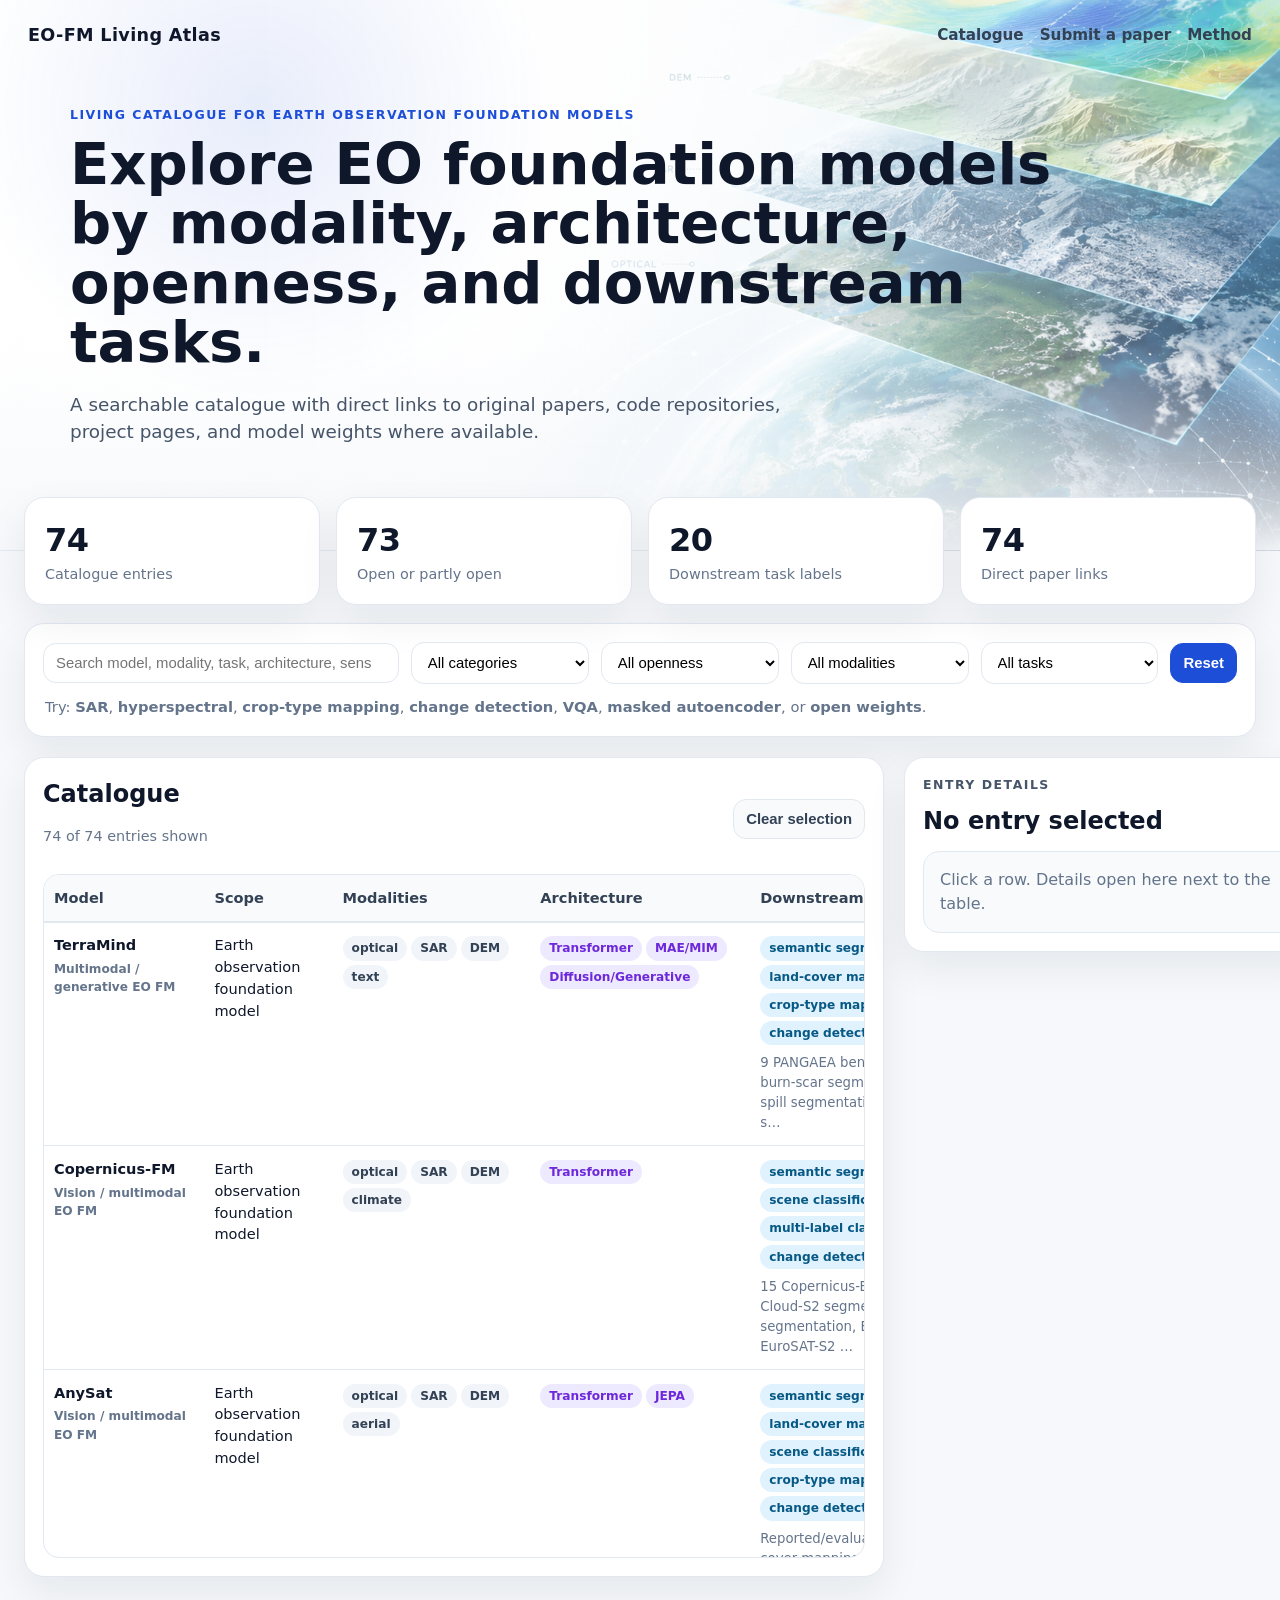
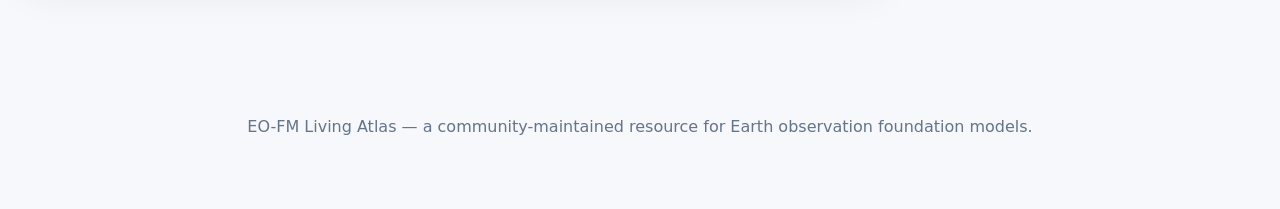
==== index.html @ 61edd780 "Add files via upload" ====
<!doctype html>
<html lang="en">
<head>
  <meta charset="utf-8">
  <meta name="viewport" content="width=device-width, initial-scale=1">
  <title>EO-FM Living Atlas</title>
  <link rel="stylesheet" href="style.css">
</head>
<body>
  <header class="hero">
    <nav class="nav">
      <div class="brand">EO-FM Living Atlas</div>
      <div class="links">
        <a href="index.html">Catalogue</a>
        <a href="submit.html">Submit a paper</a>
        <a href="method.html">Method</a>
      </div>
    </nav>
    <div class="hero-content">
      <p class="eyebrow">Living catalogue for Earth observation foundation models</p>
      <h1>Explore EO foundation models by modality, architecture, openness, and downstream tasks.</h1>
      <p class="subtitle">A searchable catalogue with direct links to original papers, code repositories, project pages, and model weights where available.</p>
    </div>
  </header>

  <main class="container">
    <section class="stats" id="stats"></section>

    <section class="panel controls-panel">
      <div class="toolbar">
        <input id="search" type="search" placeholder="Search model, modality, task, architecture, sensor, dataset, paper...">
        <select id="categoryFilter"><option value="">All categories</option></select>
        <select id="opennessFilter"><option value="">All openness</option></select>
        <select id="modalityFilter"><option value="">All modalities</option></select>
        <select id="taskFilter"><option value="">All tasks</option></select>
        <button id="resetBtn">Reset</button>
      </div>
      <div class="hint">
        Try: <b>SAR</b>, <b>hyperspectral</b>, <b>crop-type mapping</b>, <b>change detection</b>, <b>VQA</b>, <b>masked autoencoder</b>, or <b>open weights</b>.
      </div>
    </section>

    <section class="catalogue-layout">
      <div class="panel table-panel">
        <div class="table-headline">
          <div>
            <h2>Catalogue</h2>
            <p id="resultCount" class="muted"></p>
          </div>
          <button id="clearSelection" class="ghost">Clear selection</button>
        </div>
        <div class="table-wrap">
          <table id="catalogueTable">
            <thead>
              <tr>
                <th>Model</th>
                <th>Scope</th>
                <th>Modalities</th>
                <th>Architecture</th>
                <th>Downstream tasks</th>
                <th>Open</th>
                <th>Paper</th>
                <th>Code</th>
                <th>Weights</th>
                <th>Project</th>
              </tr>
            </thead>
            <tbody></tbody>
          </table>
        </div>
      </div>

      <aside class="panel detail-panel">
        <div class="detail-title-row">
          <div>
            <p class="eyebrow dark">Entry details</p>
            <h2 id="detailTitle">No entry selected</h2>
          </div>
        </div>
        <div id="details" class="details empty">Click a row. Details open here next to the table.</div>
      </aside>
    </section>
  </main>

  <footer>
    <p>EO-FM Living Atlas — a community-maintained resource for Earth observation foundation models.</p>
  </footer>

  <script src="app.js"></script>
</body>
</html>
---- style.css ----
:root {
  --bg: #f6f8fb;
  --card: #ffffff;
  --ink: #0f172a;
  --muted: #64748b;
  --line: #e2e8f0;
  --soft: #eef2ff;
  --accent: #1d4ed8;
  --accent-dark: #1e40af;
  --tag: #f1f5f9;
  --green: #15803d;
  --amber: #b45309;
  --red: #b91c1c;
  --violet: #6d28d9;
}

* { box-sizing: border-box; }

body {
  margin: 0;
  font-family: Inter, ui-sans-serif, system-ui, -apple-system, BlinkMacSystemFont, "Segoe UI", sans-serif;
  color: var(--ink);
  background:
    linear-gradient(180deg, rgba(246,248,251,0.94), rgba(246,248,251,1) 520px),
    url("assets/hero-eo-layers.png") top center / 100% auto no-repeat,
    var(--bg);
  line-height: 1.5;
}

a { color: var(--accent); text-decoration: none; }
a:hover { text-decoration: underline; }

.hero {
  position: relative;
  overflow: hidden;
  isolation: isolate;
  color: var(--ink);
  padding: 22px 28px 86px;
  min-height: 430px;
  background:
    linear-gradient(90deg, rgba(255,255,255,0.98) 0%, rgba(255,255,255,0.94) 38%, rgba(255,255,255,0.58) 62%, rgba(255,255,255,0.12) 100%),
    url("assets/hero-eo-layers.png") right center / cover no-repeat;
  border-bottom: 1px solid rgba(226,232,240,0.9);
}

.hero::after {
  content: "";
  position: absolute;
  inset: 0;
  z-index: -1;
  background:
    radial-gradient(circle at 20% 20%, rgba(29,78,216,0.10), transparent 26%),
    linear-gradient(180deg, rgba(255,255,255,0) 62%, rgba(246,248,251,0.98) 100%);
  pointer-events: none;
}

.nav {
  display: flex;
  align-items: center;
  justify-content: space-between;
  gap: 24px;
  max-width: 1480px;
  margin: 0 auto;
}

.brand { font-weight: 850; letter-spacing: 0.02em; font-size: 1.1rem; }
.links { display: flex; flex-wrap: wrap; gap: 16px; font-size: 0.95rem; }
.links a { color: #334155; font-weight: 750; }
.links a:hover { color: var(--accent); }

.hero-content { max-width: 1140px; margin: 58px auto 0; }
.eyebrow { text-transform: uppercase; letter-spacing: 0.12em; font-weight: 800; color: #1d4ed8; font-size: 0.78rem; margin: 0 0 8px; }
.eyebrow.dark { color: #475569; }

h1 { max-width: 1040px; font-size: clamp(2.1rem, 4.5vw, 4.6rem); line-height: 1.03; margin: 10px 0 18px; }
h2 { margin: 0 0 4px; }
.subtitle { max-width: 780px; font-size: 1.15rem; color: #475569; }

.container { max-width: 1480px; margin: -54px auto 70px; padding: 0 24px; position: relative; z-index: 3; }
.stats { display: grid; grid-template-columns: repeat(4, minmax(0, 1fr)); gap: 16px; margin-bottom: 18px; }
.stat-card, .panel { background: var(--card); border: 1px solid var(--line); border-radius: 20px; box-shadow: 0 16px 40px rgba(15,23,42,0.07); }
.stat-card { padding: 18px 20px; }
.stat-card .num { font-size: 2rem; font-weight: 850; letter-spacing: -0.02em; }
.stat-card .label, .muted { color: var(--muted); font-size: 0.9rem; }
.panel { padding: 18px; margin-bottom: 20px; }

.toolbar { display: grid; grid-template-columns: minmax(260px, 2fr) repeat(4, minmax(130px, 1fr)) auto; gap: 12px; align-items: center; }
input, select, button { border: 1px solid var(--line); border-radius: 13px; padding: 11px 12px; font-size: 0.93rem; background: white; }
button { background: var(--accent); color: white; border-color: var(--accent); font-weight: 800; cursor: pointer; }
button:hover { background: var(--accent-dark); }
button.ghost { background: #f8fafc; color: #334155; border-color: var(--line); }
button.ghost:hover { background: #eef2ff; }
.hint { color: var(--muted); margin: 12px 2px 0; font-size: 0.92rem; }

.catalogue-layout { display: grid; grid-template-columns: minmax(860px, 1fr) 420px; gap: 20px; align-items: start; }
.table-panel { min-width: 0; }
.detail-panel { position: sticky; top: 16px; max-height: calc(100vh - 32px); overflow: auto; }
.table-headline { display: flex; align-items: center; justify-content: space-between; gap: 16px; margin-bottom: 12px; }
.table-wrap { width: 100%; overflow: auto; border: 1px solid var(--line); border-radius: 16px; max-height: 76vh; }

table { border-collapse: separate; border-spacing: 0; width: 100%; min-width: 1500px; font-size: 0.91rem; }
th, td { border-bottom: 1px solid var(--line); padding: 12px 10px; vertical-align: top; text-align: left; }
th { color: #334155; background: #f8fafc; position: sticky; top: 0; z-index: 2; box-shadow: 0 1px 0 var(--line); }
tbody tr { cursor: pointer; }
tbody tr:hover { background: #f8fafc; }
tbody tr.selected { background: #eff6ff; outline: 2px solid #bfdbfe; outline-offset: -2px; }
.name { font-weight: 850; min-width: 155px; }
.name small { display: block; color: var(--muted); font-weight: 600; margin-top: 4px; }
.tasks-cell { min-width: 255px; }
.task-preview { color: var(--muted); font-size: 0.83rem; margin-top: 6px; }
.more { color: var(--muted); font-size: .78rem; }

.badge { display: inline-block; border-radius: 999px; padding: 3px 9px; margin: 2px 4px 2px 0; background: var(--tag); color: #334155; font-size: 0.76rem; white-space: nowrap; font-weight: 650; }
.badge.arch { background: #ede9fe; color: var(--violet); }
.badge.task { background: #e0f2fe; color: #075985; }
.badge.open, .badge.Open { background: #dcfce7; color: var(--green); }
.badge.partial, .badge.Partial { background: #fef3c7; color: var(--amber); }
.badge.closed, .badge.Closed { background: #fee2e2; color: var(--red); }
.badge.unknown, .badge.Unknown { background: #f1f5f9; color: #475569; }

.links-cell { min-width: 130px; }
.single-link { min-width: 82px; text-align: center; }
.empty-link { color: var(--muted); font-weight: 700; }
.link-pill { display: inline-flex; align-items: center; border: 1px solid #bfdbfe; color: #1d4ed8; background: #eff6ff; border-radius: 999px; padding: 3px 9px; margin: 2px 4px 2px 0; font-size: 0.76rem; font-weight: 800; }
.link-pill:hover { background: #dbeafe; text-decoration: none; }

.details { color: var(--ink); background: #f8fafc; border: 1px solid var(--line); border-radius: 16px; padding: 16px; }
.details.empty { color: var(--muted); }
.detail-title-row { margin-bottom: 12px; }
.detail-actions { display: flex; flex-wrap: wrap; gap: 6px; margin-bottom: 16px; }
.detail-section { border-top: 1px solid var(--line); padding-top: 12px; margin-top: 12px; }
.detail-section h3 { margin: 0 0 6px; font-size: .95rem; color: #334155; }
.detail-section p { margin: 0; }
.task-strip { margin: 4px 0 8px; }
.detail-grid { display: grid; grid-template-columns: 135px 1fr; gap: 8px 14px; margin-top: 14px; border-top: 1px solid var(--line); padding-top: 14px; }
.detail-key { font-weight: 850; color: #334155; }

footer { text-align: center; color: var(--muted); padding: 32px 20px 54px; }
.hero.small { padding-bottom: 64px; min-height: 310px; background-position: right center; }
.hero.small .hero-content { margin-top: 44px; }
.hero.small h1 { font-size: clamp(1.8rem, 3vw, 3rem); }

@media (max-width: 1180px) {
  .catalogue-layout { grid-template-columns: 1fr; }
  .detail-panel { position: relative; top: auto; max-height: none; }
  .toolbar { grid-template-columns: 1fr 1fr; }
  .toolbar input { grid-column: 1 / -1; }
}

@media (max-width: 900px) {
  .stats { grid-template-columns: repeat(2, minmax(0, 1fr)); }
  .nav { align-items: flex-start; flex-direction: column; }
}

@media (max-width: 560px) {
  .stats { grid-template-columns: 1fr; }
  .toolbar { grid-template-columns: 1fr; }
  .hero { padding-left: 18px; padding-right: 18px; }
  .container { padding: 0 14px; }
}
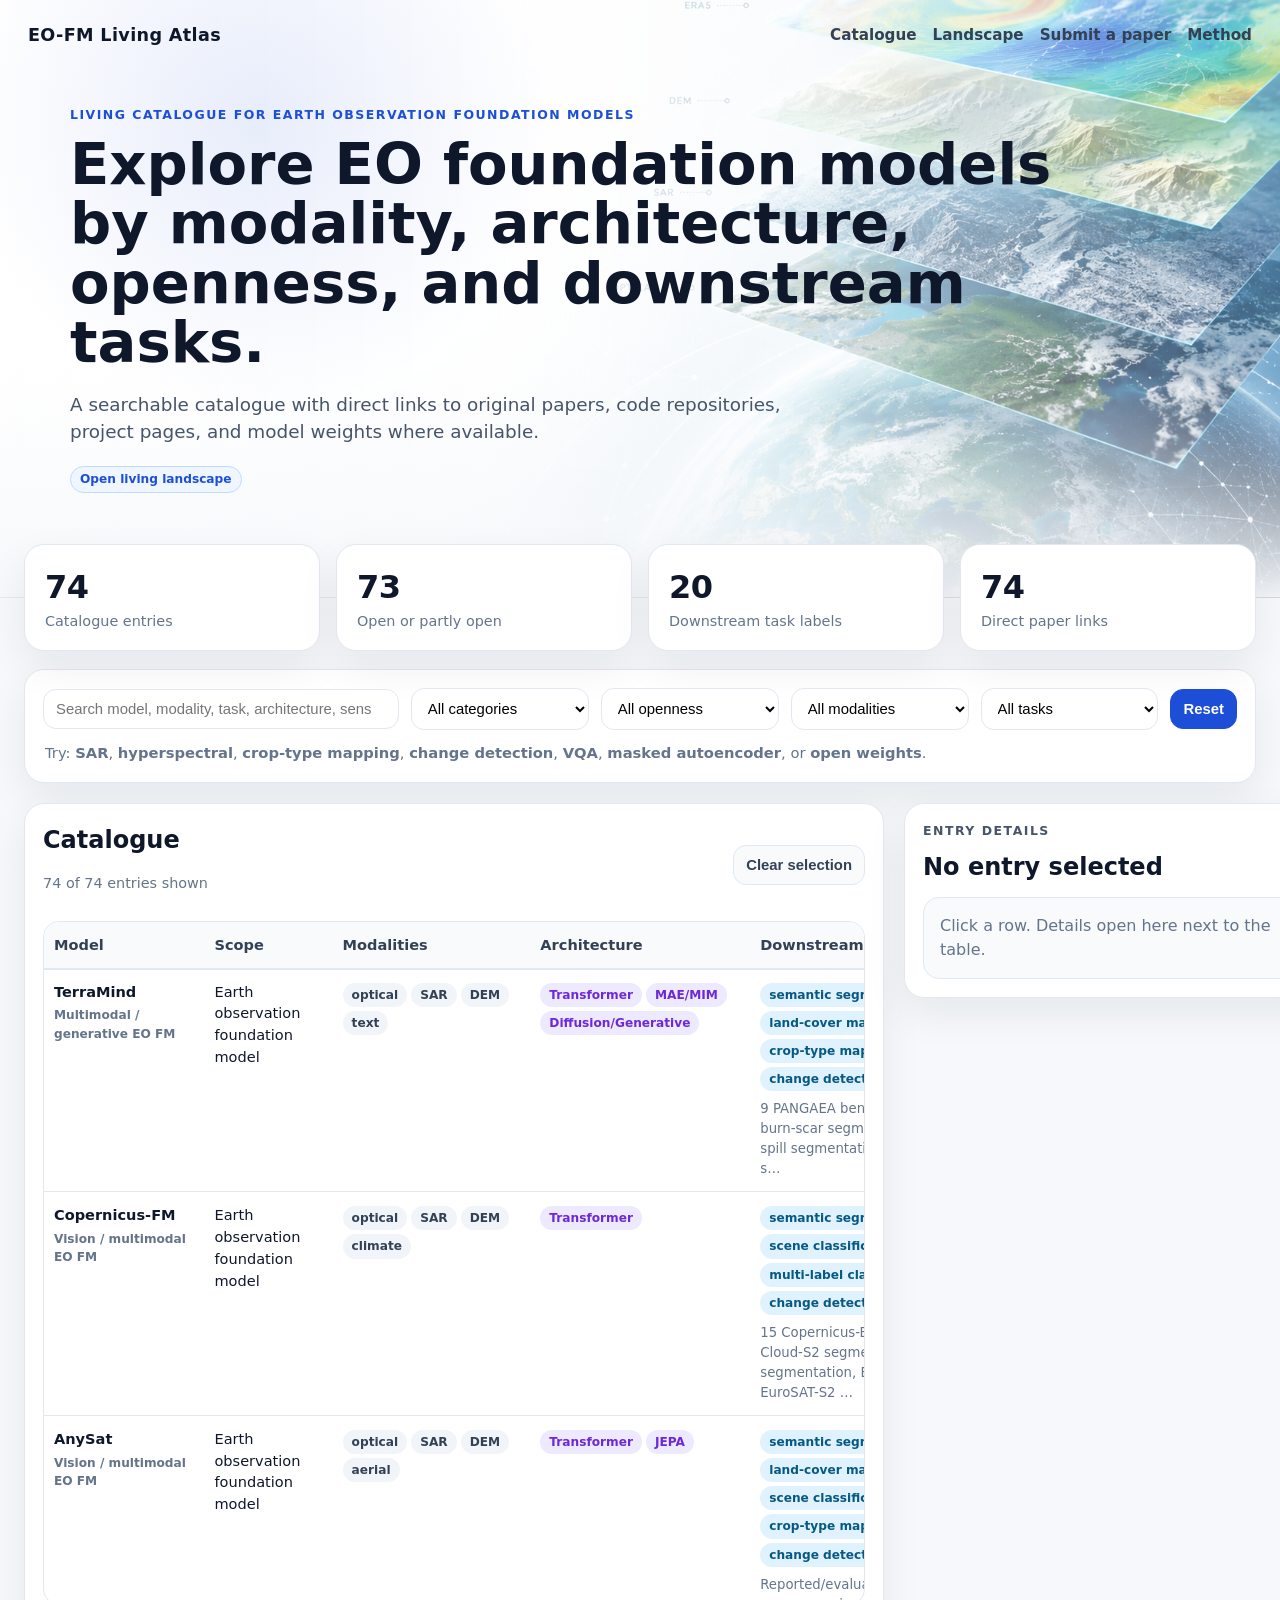
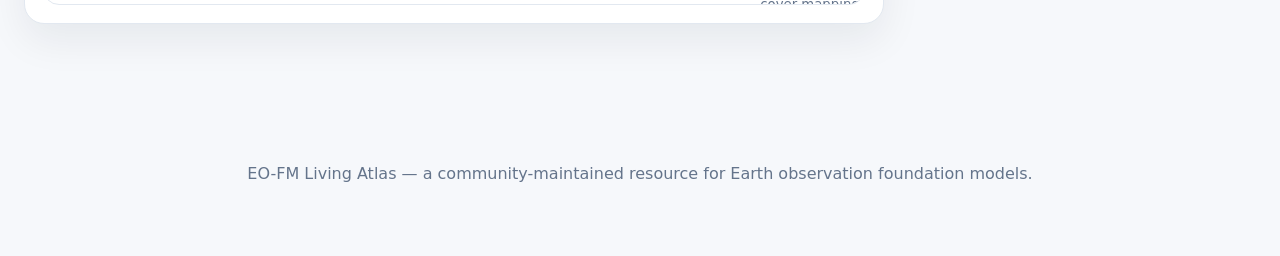
==== commit ada6d9e4: "Add files via upload" ====
--- a/index.html
+++ b/index.html
@@ -12,6 +12,7 @@
       <div class="brand">EO-FM Living Atlas</div>
       <div class="links">
         <a href="index.html">Catalogue</a>
+        <a href="landscape.html">Landscape</a>
         <a href="submit.html">Submit a paper</a>
         <a href="method.html">Method</a>
       </div>
@@ -20,6 +21,7 @@
       <p class="eyebrow">Living catalogue for Earth observation foundation models</p>
       <h1>Explore EO foundation models by modality, architecture, openness, and downstream tasks.</h1>
       <p class="subtitle">A searchable catalogue with direct links to original papers, code repositories, project pages, and model weights where available.</p>
+      <p class="hero-actions"><a class="link-pill" href="landscape.html">Open living landscape</a></p>
     </div>
   </header>
 
--- a/style.css
+++ b/style.css
@@ -158,3 +158,35 @@
   .hero { padding-left: 18px; padding-right: 18px; }
   .container { padding: 0 14px; }
 }
+
+.hero-actions { margin-top: 18px; }
+.landscape-layout { display: grid; grid-template-columns: minmax(760px, 1fr) 390px; gap: 20px; align-items: start; }
+.landscape-panel { min-width: 0; }
+.landscape-toolbar { grid-template-columns: minmax(260px, 2fr) repeat(3, minmax(130px, 1fr)) auto auto; }
+.check { display: flex; align-items: center; gap: 8px; color: #334155; font-weight: 750; font-size: 0.9rem; white-space: nowrap; }
+.check input { width: auto; padding: 0; }
+.plot-wrap { width: 100%; overflow: auto; border: 1px solid var(--line); border-radius: 18px; background: #fff; }
+#landscapePlot { display: block; width: 100%; min-width: 860px; min-height: 560px; }
+.axis-label { fill: #64748b; font-size: 13px; font-weight: 700; }
+.axis-title { fill: #334155; font-size: 14px; font-weight: 850; letter-spacing: .01em; }
+.landscape-point { stroke: #fff; stroke-width: 2.5px; cursor: pointer; opacity: .9; transition: opacity .15s ease, transform .15s ease; }
+.model-node:hover .landscape-point { opacity: 1; stroke-width: 3.5px; }
+.selected-point .landscape-point { stroke: #0f172a; stroke-width: 4px; }
+.point-open { fill: #22c55e; }
+.point-partial { fill: #f59e0b; }
+.point-closed { fill: #ef4444; }
+.point-unknown { fill: #64748b; }
+.point-label { fill: #0f172a; font-size: 12px; font-weight: 850; paint-order: stroke; stroke: rgba(255,255,255,.96); stroke-width: 4px; stroke-linejoin: round; pointer-events: none; }
+.legend { display: flex; flex-wrap: wrap; gap: 10px; align-items: center; justify-content: flex-end; }
+.legend-item { display: inline-flex; align-items: center; gap: 6px; color: #475569; font-size: .84rem; font-weight: 750; }
+.legend-dot { width: 11px; height: 11px; display: inline-block; border-radius: 999px; border: 2px solid white; box-shadow: 0 0 0 1px #cbd5e1; }
+.landscape-detail-panel { position: sticky; top: 16px; }
+@media (max-width: 1180px) {
+  .landscape-layout { grid-template-columns: 1fr; }
+  .landscape-toolbar { grid-template-columns: 1fr 1fr; }
+  .landscape-toolbar input { grid-column: 1 / -1; }
+}
+@media (max-width: 680px) {
+  .landscape-toolbar { grid-template-columns: 1fr; }
+  .legend { justify-content: flex-start; }
+}
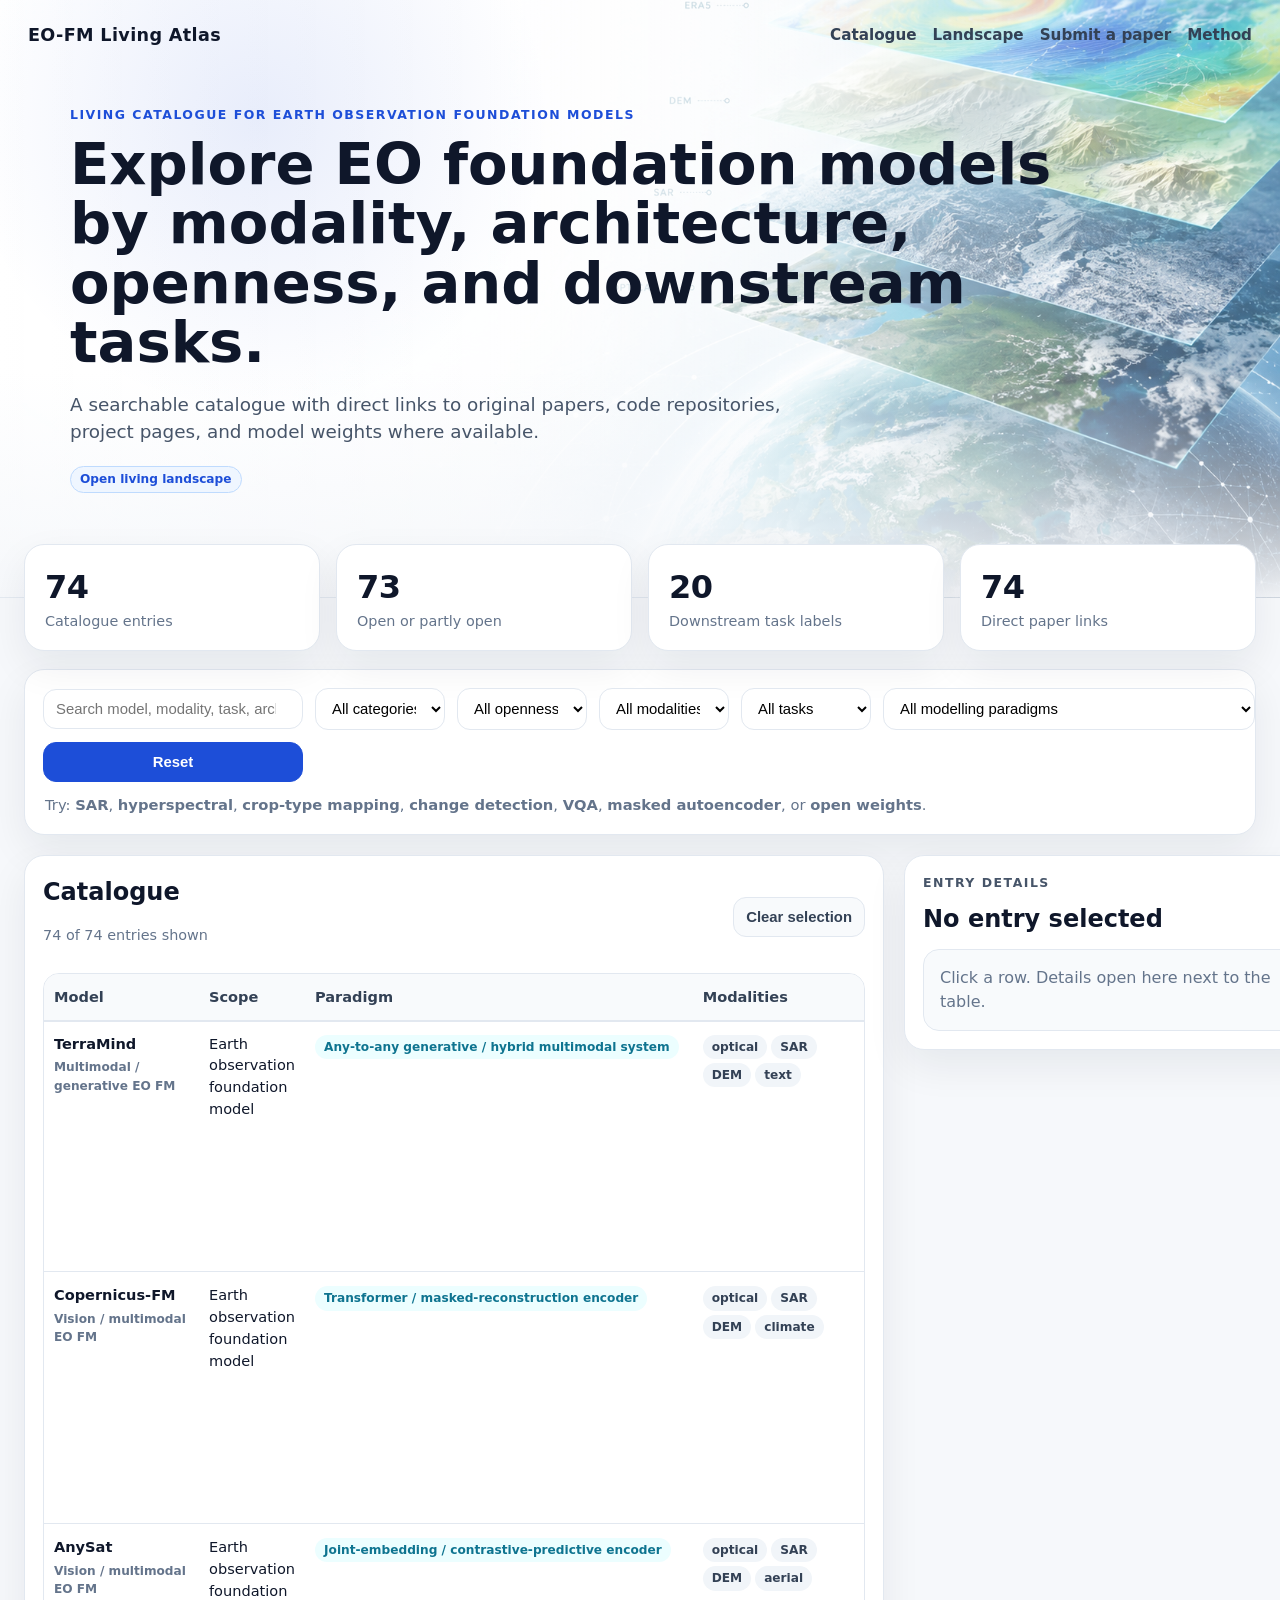
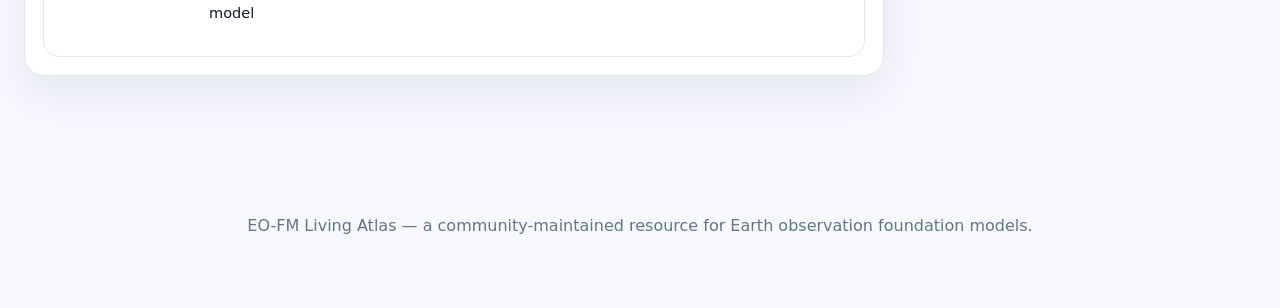
==== commit 69855ea2: "Add files via upload" ====
--- a/index.html
+++ b/index.html
@@ -35,6 +35,7 @@
         <select id="opennessFilter"><option value="">All openness</option></select>
         <select id="modalityFilter"><option value="">All modalities</option></select>
         <select id="taskFilter"><option value="">All tasks</option></select>
+        <select id="paradigmFilter"><option value="">All modelling paradigms</option></select>
         <button id="resetBtn">Reset</button>
       </div>
       <div class="hint">
@@ -57,6 +58,7 @@
               <tr>
                 <th>Model</th>
                 <th>Scope</th>
+                <th>Paradigm</th>
                 <th>Modalities</th>
                 <th>Architecture</th>
                 <th>Downstream tasks</th>
--- a/style.css
+++ b/style.css
@@ -98,7 +98,7 @@
 .table-headline { display: flex; align-items: center; justify-content: space-between; gap: 16px; margin-bottom: 12px; }
 .table-wrap { width: 100%; overflow: auto; border: 1px solid var(--line); border-radius: 16px; max-height: 76vh; }
 
-table { border-collapse: separate; border-spacing: 0; width: 100%; min-width: 1500px; font-size: 0.91rem; }
+table { border-collapse: separate; border-spacing: 0; width: 100%; min-width: 1660px; font-size: 0.91rem; }
 th, td { border-bottom: 1px solid var(--line); padding: 12px 10px; vertical-align: top; text-align: left; }
 th { color: #334155; background: #f8fafc; position: sticky; top: 0; z-index: 2; box-shadow: 0 1px 0 var(--line); }
 tbody tr { cursor: pointer; }
@@ -113,6 +113,7 @@
 .badge { display: inline-block; border-radius: 999px; padding: 3px 9px; margin: 2px 4px 2px 0; background: var(--tag); color: #334155; font-size: 0.76rem; white-space: nowrap; font-weight: 650; }
 .badge.arch { background: #ede9fe; color: var(--violet); }
 .badge.task { background: #e0f2fe; color: #075985; }
+.badge.paradigm { background: #ecfeff; color: #0e7490; }
 .badge.open, .badge.Open { background: #dcfce7; color: var(--green); }
 .badge.partial, .badge.Partial { background: #fef3c7; color: var(--amber); }
 .badge.closed, .badge.Closed { background: #fee2e2; color: var(--red); }
@@ -190,3 +191,153 @@
   .landscape-toolbar { grid-template-columns: 1fr; }
   .legend { justify-content: flex-start; }
 }
+
+
+/* Dynamic landscape view */
+.axis-control-grid {
+  display: grid;
+  grid-template-columns: minmax(220px, 1fr) minmax(220px, 1fr) minmax(320px, 2fr);
+  gap: 12px;
+  align-items: end;
+  margin-bottom: 12px;
+}
+.control-label {
+  display: grid;
+  gap: 6px;
+  color: #475569;
+  font-size: 0.78rem;
+  font-weight: 850;
+  text-transform: uppercase;
+  letter-spacing: .08em;
+}
+.control-label input,
+.control-label select { width: 100%; }
+.dynamic-toolbar {
+  grid-template-columns: repeat(5, minmax(135px, 1fr)) auto auto;
+}
+.improved-landscape-layout {
+  grid-template-columns: minmax(820px, 1fr) 410px;
+}
+.improved-landscape-panel { padding: 20px; }
+.landscape-headline { align-items: flex-start; }
+.improved-plot-wrap {
+  height: min(72vh, 760px);
+  min-height: 640px;
+  overflow: hidden;
+  background: linear-gradient(180deg, #ffffff, #f8fbff);
+}
+#landscapePlot {
+  display: block;
+  width: 100%;
+  height: 100%;
+  min-width: 0;
+  min-height: 0;
+}
+.grid-line { stroke: #e5edf7; stroke-width: 1; }
+.axis-line { stroke: #94a3b8; stroke-width: 1.2; }
+.empty-plot-text { fill: #64748b; font-size: 18px; font-weight: 800; }
+.hit-ring { fill: transparent; stroke: transparent; cursor: pointer; }
+.landscape-point {
+  stroke: #ffffff;
+  stroke-width: 2.8px;
+  cursor: pointer;
+  opacity: .88;
+  transition: opacity .15s ease, transform .15s ease;
+}
+.model-node:hover .landscape-point { opacity: 1; stroke-width: 4px; }
+.selected-point .landscape-point { stroke: #0f172a; stroke-width: 4.4px; }
+.point-open { fill: #16a34a; }
+.point-partial { fill: #f59e0b; }
+.point-closed { fill: #ef4444; }
+.point-unknown { fill: #64748b; }
+.legend-dot.point-open { background: #16a34a; }
+.legend-dot.point-partial { background: #f59e0b; }
+.legend-dot.point-closed { background: #ef4444; }
+.legend-dot.point-unknown { background: #64748b; }
+.legend {
+  gap: 12px 14px;
+  justify-content: flex-end;
+  line-height: 1.2;
+}
+.legend-item {
+  background: #f8fafc;
+  border: 1px solid #e2e8f0;
+  border-radius: 999px;
+  padding: 5px 9px;
+}
+.point-label {
+  fill: #0f172a;
+  font-size: 12px;
+  font-weight: 850;
+  paint-order: stroke;
+  stroke: rgba(255,255,255,.98);
+  stroke-width: 4px;
+  stroke-linejoin: round;
+  pointer-events: none;
+}
+.axis-label { fill: #64748b; font-size: 13px; font-weight: 750; }
+.axis-title { fill: #334155; font-size: 14px; font-weight: 900; letter-spacing: .01em; }
+@media (max-width: 1180px) {
+  .axis-control-grid { grid-template-columns: 1fr 1fr; }
+  .axis-control-grid .wide { grid-column: 1 / -1; }
+  .improved-landscape-layout { grid-template-columns: 1fr; }
+  .dynamic-toolbar { grid-template-columns: 1fr 1fr; }
+}
+@media (max-width: 680px) {
+  .axis-control-grid, .dynamic-toolbar { grid-template-columns: 1fr; }
+  .axis-control-grid .wide { grid-column: auto; }
+  .improved-plot-wrap { min-height: 520px; overflow-x: auto; }
+  #landscapePlot { min-width: 780px; }
+}
+
+
+/* Symbol-coded landscape markers */
+.legend-stack {
+  display: grid;
+  gap: 8px;
+  justify-items: end;
+  max-width: 680px;
+}
+.legend-title {
+  color: #64748b;
+  font-size: 0.72rem;
+  font-weight: 900;
+  letter-spacing: .08em;
+  text-transform: uppercase;
+}
+.shape-legend {
+  display: flex;
+  flex-wrap: wrap;
+  gap: 8px;
+  justify-content: flex-end;
+}
+.family-legend-item { padding-left: 7px; }
+.legend-shape { width: 18px; height: 18px; display: inline-block; overflow: visible; }
+.legend-shape-mark {
+  fill: #ffffff;
+  stroke: #334155;
+  stroke-width: 2.2px;
+}
+.band-label {
+  fill: #94a3b8;
+  font-size: 12px;
+  font-weight: 900;
+  letter-spacing: .03em;
+  text-transform: uppercase;
+}
+.landscape-point {
+  stroke: #ffffff;
+  stroke-width: 2.9px;
+  cursor: pointer;
+  opacity: .91;
+  transition: opacity .15s ease, stroke-width .15s ease;
+}
+.model-node:hover .landscape-point { opacity: 1; stroke-width: 4px; }
+.selected-point .landscape-point { stroke: #0f172a; stroke-width: 4.4px; }
+@media (max-width: 1180px) {
+  .legend-stack { justify-items: start; }
+  .shape-legend { justify-content: flex-start; }
+}
+@media (max-width: 680px) {
+  .dynamic-toolbar { grid-template-columns: 1fr; }
+}
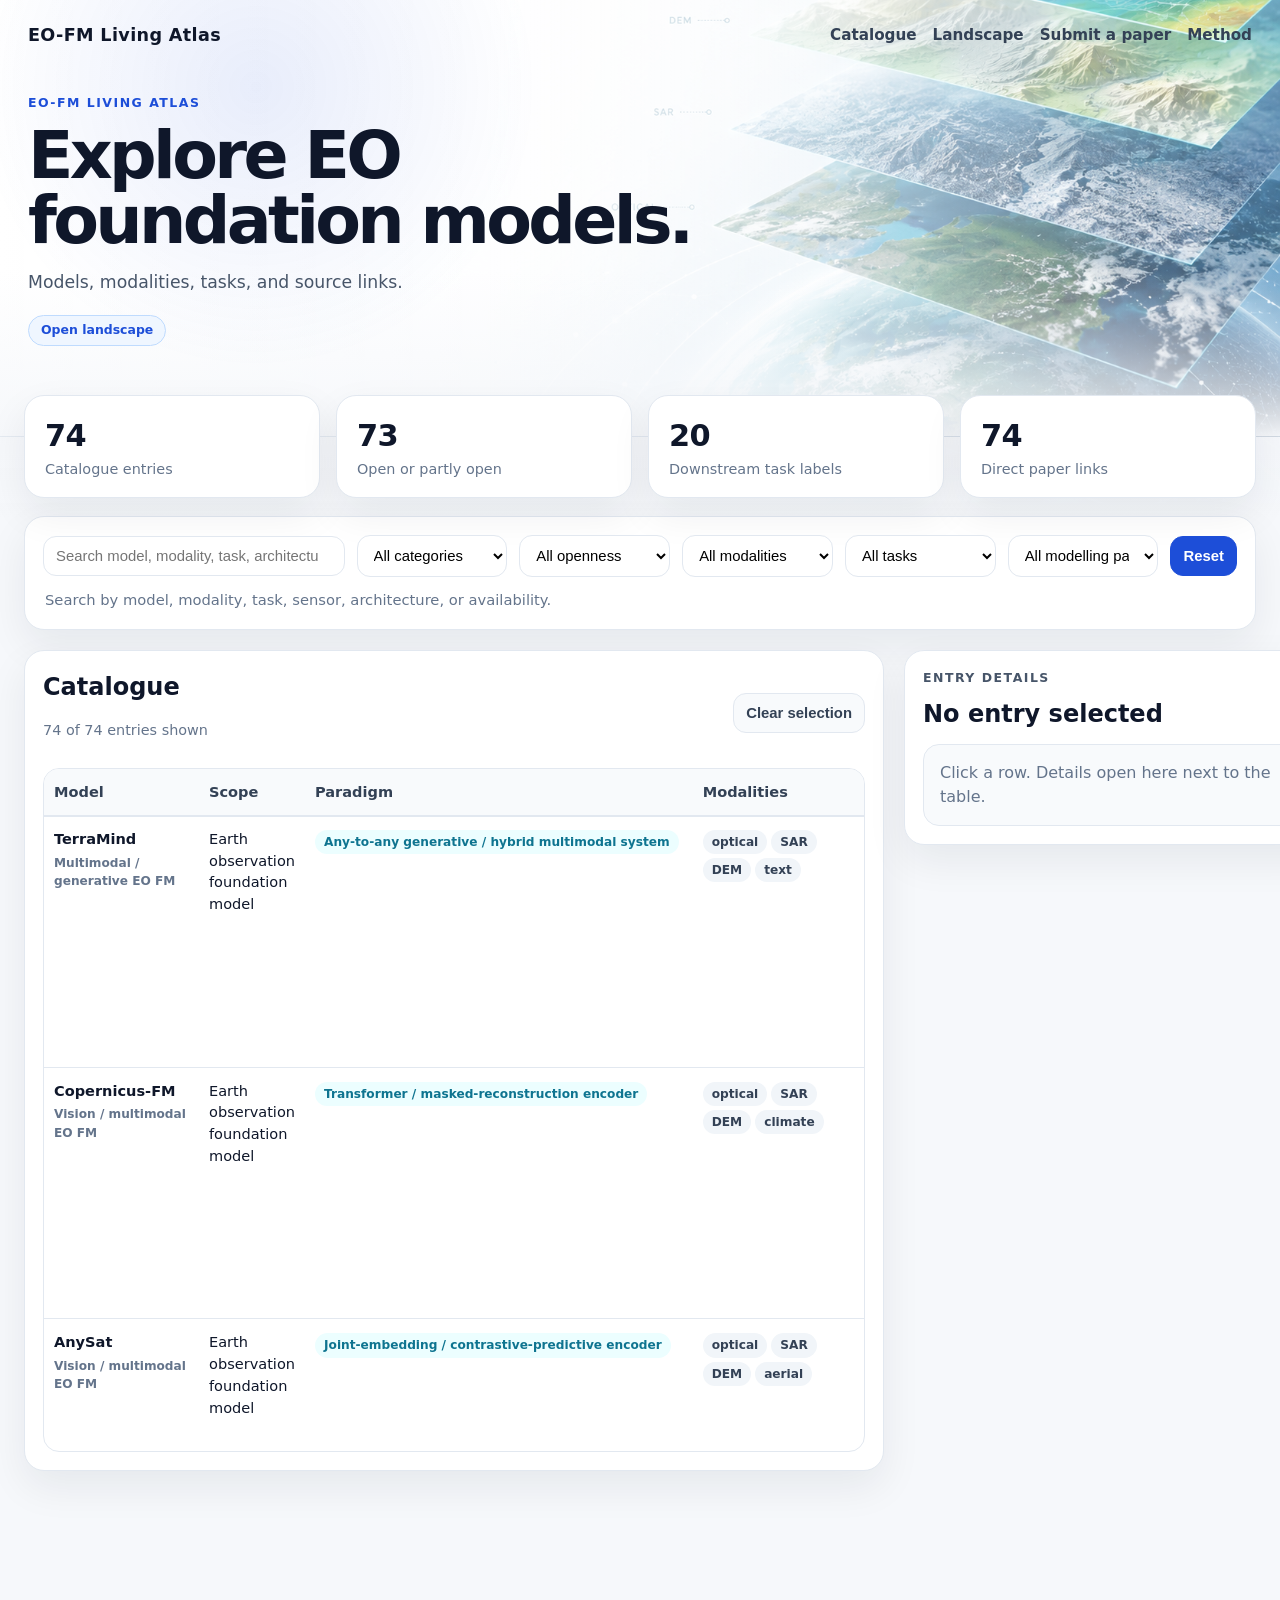
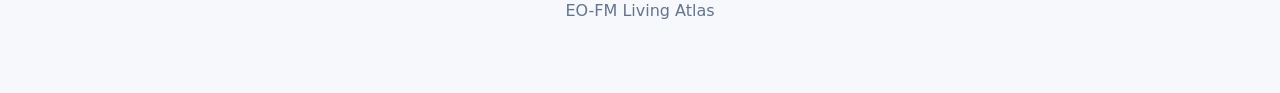
==== commit 6f5886b3: "Add files via upload" ====
--- a/index.html
+++ b/index.html
@@ -18,10 +18,10 @@
       </div>
     </nav>
     <div class="hero-content">
-      <p class="eyebrow">Living catalogue for Earth observation foundation models</p>
-      <h1>Explore EO foundation models by modality, architecture, openness, and downstream tasks.</h1>
-      <p class="subtitle">A searchable catalogue with direct links to original papers, code repositories, project pages, and model weights where available.</p>
-      <p class="hero-actions"><a class="link-pill" href="landscape.html">Open living landscape</a></p>
+      <p class="eyebrow">EO-FM Living Atlas</p>
+      <h1>Explore EO foundation models.</h1>
+      <p class="subtitle">Models, modalities, tasks, and source links.</p>
+      <p class="hero-actions"><a class="link-pill" href="landscape.html">Open landscape</a></p>
     </div>
   </header>
 
@@ -38,9 +38,7 @@
         <select id="paradigmFilter"><option value="">All modelling paradigms</option></select>
         <button id="resetBtn">Reset</button>
       </div>
-      <div class="hint">
-        Try: <b>SAR</b>, <b>hyperspectral</b>, <b>crop-type mapping</b>, <b>change detection</b>, <b>VQA</b>, <b>masked autoencoder</b>, or <b>open weights</b>.
-      </div>
+      <div class="hint">Search by model, modality, task, sensor, architecture, or availability.</div>
     </section>
 
     <section class="catalogue-layout">
@@ -87,7 +85,7 @@
   </main>
 
   <footer>
-    <p>EO-FM Living Atlas — a community-maintained resource for Earth observation foundation models.</p>
+    <p>EO-FM Living Atlas</p>
   </footer>
 
   <script src="app.js"></script>
--- a/style.css
+++ b/style.css
@@ -35,8 +35,8 @@
   overflow: hidden;
   isolation: isolate;
   color: var(--ink);
-  padding: 22px 28px 86px;
-  min-height: 430px;
+  padding: 22px 28px 72px;
+  min-height: 380px;
   background:
     linear-gradient(90deg, rgba(255,255,255,0.98) 0%, rgba(255,255,255,0.94) 38%, rgba(255,255,255,0.58) 62%, rgba(255,255,255,0.12) 100%),
     url("assets/hero-eo-layers.png") right center / cover no-repeat;
@@ -68,23 +68,23 @@
 .links a { color: #334155; font-weight: 750; }
 .links a:hover { color: var(--accent); }
 
-.hero-content { max-width: 1140px; margin: 58px auto 0; }
+.hero-content { max-width: 1480px; margin: 46px auto 0; }
 .eyebrow { text-transform: uppercase; letter-spacing: 0.12em; font-weight: 800; color: #1d4ed8; font-size: 0.78rem; margin: 0 0 8px; }
 .eyebrow.dark { color: #475569; }
 
-h1 { max-width: 1040px; font-size: clamp(2.1rem, 4.5vw, 4.6rem); line-height: 1.03; margin: 10px 0 18px; }
+h1 { max-width: 760px; font-size: clamp(2.65rem, 5.2vw, 5.35rem); line-height: 0.98; margin: 10px 0 16px; letter-spacing: -0.055em; }
 h2 { margin: 0 0 4px; }
-.subtitle { max-width: 780px; font-size: 1.15rem; color: #475569; }
-
-.container { max-width: 1480px; margin: -54px auto 70px; padding: 0 24px; position: relative; z-index: 3; }
+.subtitle { max-width: 620px; font-size: 1.08rem; color: #475569; }
+
+.container { max-width: 1480px; margin: -42px auto 70px; padding: 0 24px; position: relative; z-index: 3; }
 .stats { display: grid; grid-template-columns: repeat(4, minmax(0, 1fr)); gap: 16px; margin-bottom: 18px; }
 .stat-card, .panel { background: var(--card); border: 1px solid var(--line); border-radius: 20px; box-shadow: 0 16px 40px rgba(15,23,42,0.07); }
-.stat-card { padding: 18px 20px; }
-.stat-card .num { font-size: 2rem; font-weight: 850; letter-spacing: -0.02em; }
+.stat-card { padding: 17px 20px; }
+.stat-card .num { font-size: 1.9rem; font-weight: 850; letter-spacing: -0.02em; }
 .stat-card .label, .muted { color: var(--muted); font-size: 0.9rem; }
 .panel { padding: 18px; margin-bottom: 20px; }
 
-.toolbar { display: grid; grid-template-columns: minmax(260px, 2fr) repeat(4, minmax(130px, 1fr)) auto; gap: 12px; align-items: center; }
+.toolbar { display: grid; grid-template-columns: minmax(260px, 2fr) repeat(5, minmax(130px, 1fr)) auto; gap: 12px; align-items: center; }
 input, select, button { border: 1px solid var(--line); border-radius: 13px; padding: 11px 12px; font-size: 0.93rem; background: white; }
 button { background: var(--accent); color: white; border-color: var(--accent); font-weight: 800; cursor: pointer; }
 button:hover { background: var(--accent-dark); }
@@ -122,7 +122,7 @@
 .links-cell { min-width: 130px; }
 .single-link { min-width: 82px; text-align: center; }
 .empty-link { color: var(--muted); font-weight: 700; }
-.link-pill { display: inline-flex; align-items: center; border: 1px solid #bfdbfe; color: #1d4ed8; background: #eff6ff; border-radius: 999px; padding: 3px 9px; margin: 2px 4px 2px 0; font-size: 0.76rem; font-weight: 800; }
+.link-pill { display: inline-flex; align-items: center; border: 1px solid #bfdbfe; color: #1d4ed8; background: #eff6ff; border-radius: 999px; padding: 5px 12px; margin: 2px 4px 2px 0; font-size: 0.78rem; font-weight: 800; }
 .link-pill:hover { background: #dbeafe; text-decoration: none; }
 
 .details { color: var(--ink); background: #f8fafc; border: 1px solid var(--line); border-radius: 16px; padding: 16px; }
@@ -157,6 +157,7 @@
   .stats { grid-template-columns: 1fr; }
   .toolbar { grid-template-columns: 1fr; }
   .hero { padding-left: 18px; padding-right: 18px; }
+  h1 { font-size: clamp(2.35rem, 12vw, 3.8rem); }
   .container { padding: 0 14px; }
 }
 
@@ -341,3 +342,118 @@
 @media (max-width: 680px) {
   .dynamic-toolbar { grid-template-columns: 1fr; }
 }
+
+/* v8: fixed interactive landscape controls and reliable legends */
+.compact-landscape-controls { margin-top: -18px; }
+.filter-only-toolbar {
+  display: grid;
+  grid-template-columns: minmax(260px, 1.4fr) repeat(5, minmax(145px, 1fr)) auto auto;
+  gap: 10px;
+  align-items: center;
+}
+.landscape-headline-v8 {
+  display: grid;
+  grid-template-columns: minmax(260px, 1fr) auto;
+  gap: 20px;
+  align-items: start;
+}
+.axis-picker-card {
+  display: grid;
+  grid-template-columns: minmax(190px, 1fr) minmax(190px, 1fr);
+  gap: 10px;
+  align-items: end;
+  padding: 10px;
+  border: 1px solid #dbe7f3;
+  background: linear-gradient(180deg, #ffffff, #f8fbff);
+  border-radius: 16px;
+  box-shadow: 0 10px 24px rgba(15, 23, 42, .05);
+}
+.axis-picker-card label {
+  display: grid;
+  gap: 5px;
+  color: #475569;
+  font-size: .72rem;
+  font-weight: 900;
+  text-transform: uppercase;
+  letter-spacing: .08em;
+}
+.axis-picker-card select { width: 100%; min-height: 42px; }
+.legend-grid-v8 {
+  display: grid;
+  grid-template-columns: minmax(250px, .85fr) minmax(420px, 1.15fr);
+  gap: 12px;
+  margin: 12px 0 14px;
+}
+.legend-card-v8 {
+  border: 1px solid #e2e8f0;
+  background: #ffffff;
+  border-radius: 16px;
+  padding: 10px 12px;
+}
+.legend-card-v8 .legend-title {
+  color: #64748b;
+  font-size: .72rem;
+  font-weight: 900;
+  letter-spacing: .08em;
+  text-transform: uppercase;
+  margin-bottom: 8px;
+}
+.legend-card-v8 .legend,
+.legend-card-v8 .shape-legend {
+  justify-content: flex-start;
+  gap: 8px;
+}
+.legend-card-v8 .legend-item {
+  background: #f8fafc;
+  border: 1px solid #e2e8f0;
+  border-radius: 999px;
+  padding: 5px 8px;
+  color: #334155;
+  font-size: .8rem;
+  font-weight: 800;
+}
+.legend-card-v8 .legend-dot {
+  width: 12px;
+  height: 12px;
+  display: inline-block;
+  border-radius: 999px;
+  box-shadow: 0 0 0 2px #fff, 0 0 0 3px #cbd5e1;
+}
+.legend-card-v8 .legend-shape { width: 18px; height: 18px; flex: 0 0 auto; }
+.legend-shape-mark { vector-effect: non-scaling-stroke; }
+.landscape-point { vector-effect: non-scaling-stroke; }
+.improved-plot-wrap { min-height: 680px; height: min(78vh, 820px); }
+#landscapePlot { overflow: visible; }
+@media (max-width: 1280px) {
+  .filter-only-toolbar { grid-template-columns: 1fr 1fr; }
+  .filter-only-toolbar input { grid-column: 1 / -1; }
+  .landscape-headline-v8 { grid-template-columns: 1fr; }
+  .axis-picker-card { max-width: 620px; }
+  .legend-grid-v8 { grid-template-columns: 1fr; }
+}
+@media (max-width: 680px) {
+  .filter-only-toolbar, .axis-picker-card { grid-template-columns: 1fr; }
+  .improved-plot-wrap { min-height: 540px; overflow-x: auto; }
+  #landscapePlot { min-width: 860px; }
+}
+
+
+/* v11 concise editorial polish */
+.hero-content, .nav { max-width: 1420px; }
+.hero-content { padding-right: min(42vw, 640px); }
+.hero.small { min-height: 245px; padding-bottom: 50px; }
+.hero.small .hero-content { margin-top: 30px; padding-right: min(44vw, 620px); }
+.hero.small h1 { max-width: 620px; font-size: clamp(2.0rem, 3.2vw, 3.35rem); letter-spacing: -0.045em; }
+.hero.small .subtitle { max-width: 460px; }
+.subtitle { margin-top: 0; }
+.compact-note { color: #475569; font-size: .96rem; }
+.method-grid { display: grid; grid-template-columns: repeat(2, minmax(0, 1fr)); gap: 16px; margin-bottom: 20px; }
+.method-card { margin-bottom: 0; min-height: 132px; }
+.method-card p { margin: 8px 0 0; color: #475569; }
+.compact-list { margin: 8px 0 0; padding-left: 20px; color: #475569; }
+.compact-list li { margin: 5px 0; }
+footer { padding-top: 22px; }
+@media (max-width: 900px) {
+  .hero-content, .hero.small .hero-content { padding-right: 0; }
+  .method-grid { grid-template-columns: 1fr; }
+}
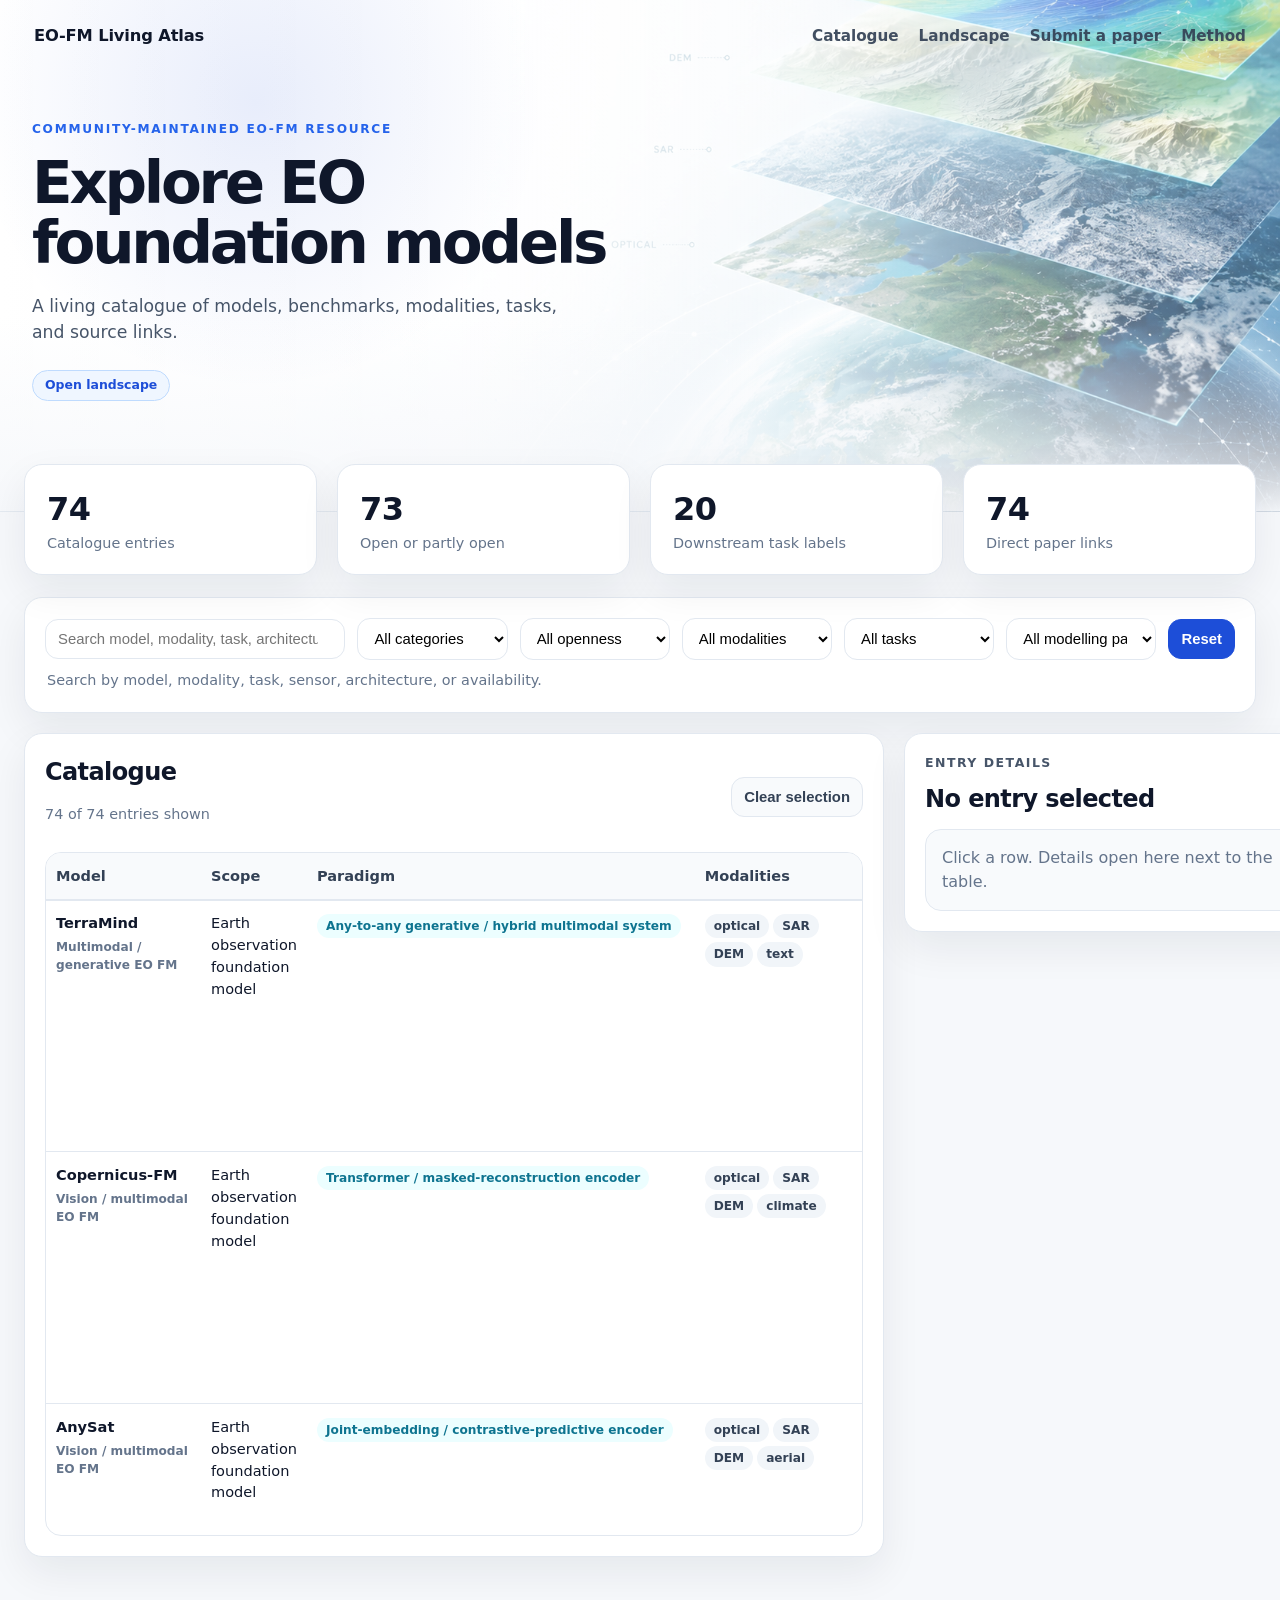
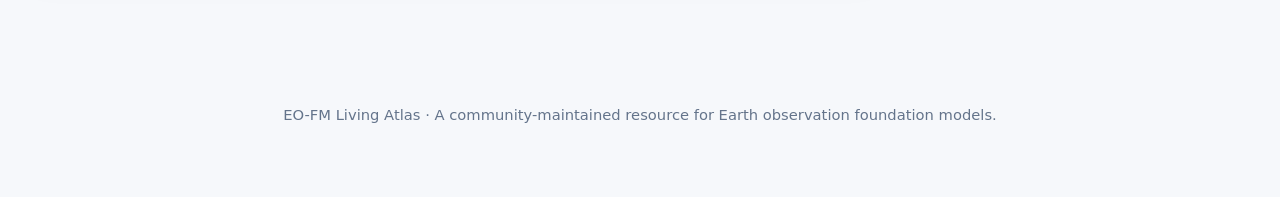
==== commit 903d609b: "Add files via upload" ====
--- a/index.html
+++ b/index.html
@@ -18,9 +18,9 @@
       </div>
     </nav>
     <div class="hero-content">
-      <p class="eyebrow">EO-FM Living Atlas</p>
-      <h1>Explore EO foundation models.</h1>
-      <p class="subtitle">Models, modalities, tasks, and source links.</p>
+      <p class="eyebrow">Community-maintained EO-FM resource</p>
+      <h1>Explore EO foundation models</h1>
+      <p class="subtitle">A living catalogue of models, benchmarks, modalities, tasks, and source links.</p>
       <p class="hero-actions"><a class="link-pill" href="landscape.html">Open landscape</a></p>
     </div>
   </header>
@@ -85,7 +85,7 @@
   </main>
 
   <footer>
-    <p>EO-FM Living Atlas</p>
+    <p>EO-FM Living Atlas · A community-maintained resource for Earth observation foundation models.</p>
   </footer>
 
   <script src="app.js"></script>
--- a/style.css
+++ b/style.css
@@ -457,3 +457,147 @@
   .hero-content, .hero.small .hero-content { padding-right: 0; }
   .method-grid { grid-template-columns: 1fr; }
 }
+
+/* v12 editorial clean-up: balanced headers, fewer repeats, calmer spacing */
+.nav,
+.hero-content,
+.container {
+  max-width: 1320px;
+}
+.nav {
+  padding: 0 2px;
+}
+.brand {
+  font-size: 1.02rem;
+  letter-spacing: -0.01em;
+}
+.links {
+  gap: 20px;
+}
+.links a {
+  text-decoration: none;
+  opacity: .92;
+}
+.links a:hover {
+  text-decoration: none;
+  opacity: 1;
+}
+.hero {
+  min-height: 420px;
+  padding: 24px 32px 92px;
+  background:
+    linear-gradient(90deg, rgba(255,255,255,0.99) 0%, rgba(255,255,255,0.96) 36%, rgba(255,255,255,0.67) 60%, rgba(255,255,255,0.15) 100%),
+    url("assets/hero-eo-layers.png") right center / cover no-repeat;
+}
+.hero-content {
+  margin: 72px auto 0;
+  padding-right: min(44vw, 560px);
+}
+.hero-content .eyebrow {
+  margin-bottom: 14px;
+  color: #2563eb;
+  font-size: .76rem;
+  letter-spacing: .14em;
+}
+h1 {
+  max-width: 690px;
+  font-size: clamp(3rem, 4.65vw, 4.55rem);
+  line-height: 1.02;
+  letter-spacing: -0.055em;
+  margin: 0 0 20px;
+}
+.subtitle {
+  max-width: 560px;
+  font-size: 1.08rem;
+  color: #475569;
+  margin-bottom: 0;
+}
+.hero-actions { margin-top: 22px; }
+.container {
+  margin-top: -48px;
+}
+.stats {
+  gap: 20px;
+  margin-bottom: 22px;
+}
+.stat-card, .panel {
+  border-radius: 18px;
+}
+.stat-card {
+  padding: 20px 22px;
+}
+.stat-card .num {
+  font-size: 2rem;
+}
+.controls-panel,
+.table-panel,
+.detail-panel,
+.landscape-panel {
+  padding: 20px;
+}
+.toolbar {
+  gap: 12px;
+}
+.hint {
+  margin-top: 10px;
+  font-size: .9rem;
+}
+.table-headline h2,
+.landscape-headline h2,
+.panel h2 {
+  letter-spacing: -0.025em;
+}
+.hero.small {
+  min-height: 310px;
+  padding-bottom: 74px;
+}
+.hero.small .hero-content {
+  margin-top: 58px;
+  padding-right: min(45vw, 560px);
+}
+.hero.small h1 {
+  max-width: 700px;
+  font-size: clamp(2.45rem, 4.1vw, 4.1rem);
+  line-height: 1.04;
+  margin-bottom: 16px;
+}
+.hero.small .subtitle {
+  max-width: 560px;
+  font-size: 1.05rem;
+}
+.method-grid {
+  gap: 18px;
+}
+.method-card {
+  min-height: 116px;
+  padding: 22px;
+}
+.compact-note {
+  padding: 18px 22px;
+}
+footer {
+  padding: 42px 20px 56px;
+  font-size: .92rem;
+}
+@media (max-width: 900px) {
+  .hero,
+  .hero.small {
+    min-height: auto;
+    padding-bottom: 80px;
+  }
+  .hero-content,
+  .hero.small .hero-content {
+    margin-top: 48px;
+    padding-right: 0;
+  }
+  h1 {
+    font-size: clamp(2.7rem, 11vw, 4.1rem);
+  }
+  .hero.small h1 {
+    font-size: clamp(2.3rem, 10vw, 3.6rem);
+  }
+}
+@media (max-width: 560px) {
+  .hero, .hero.small { padding-left: 18px; padding-right: 18px; }
+  .container { padding: 0 14px; }
+}
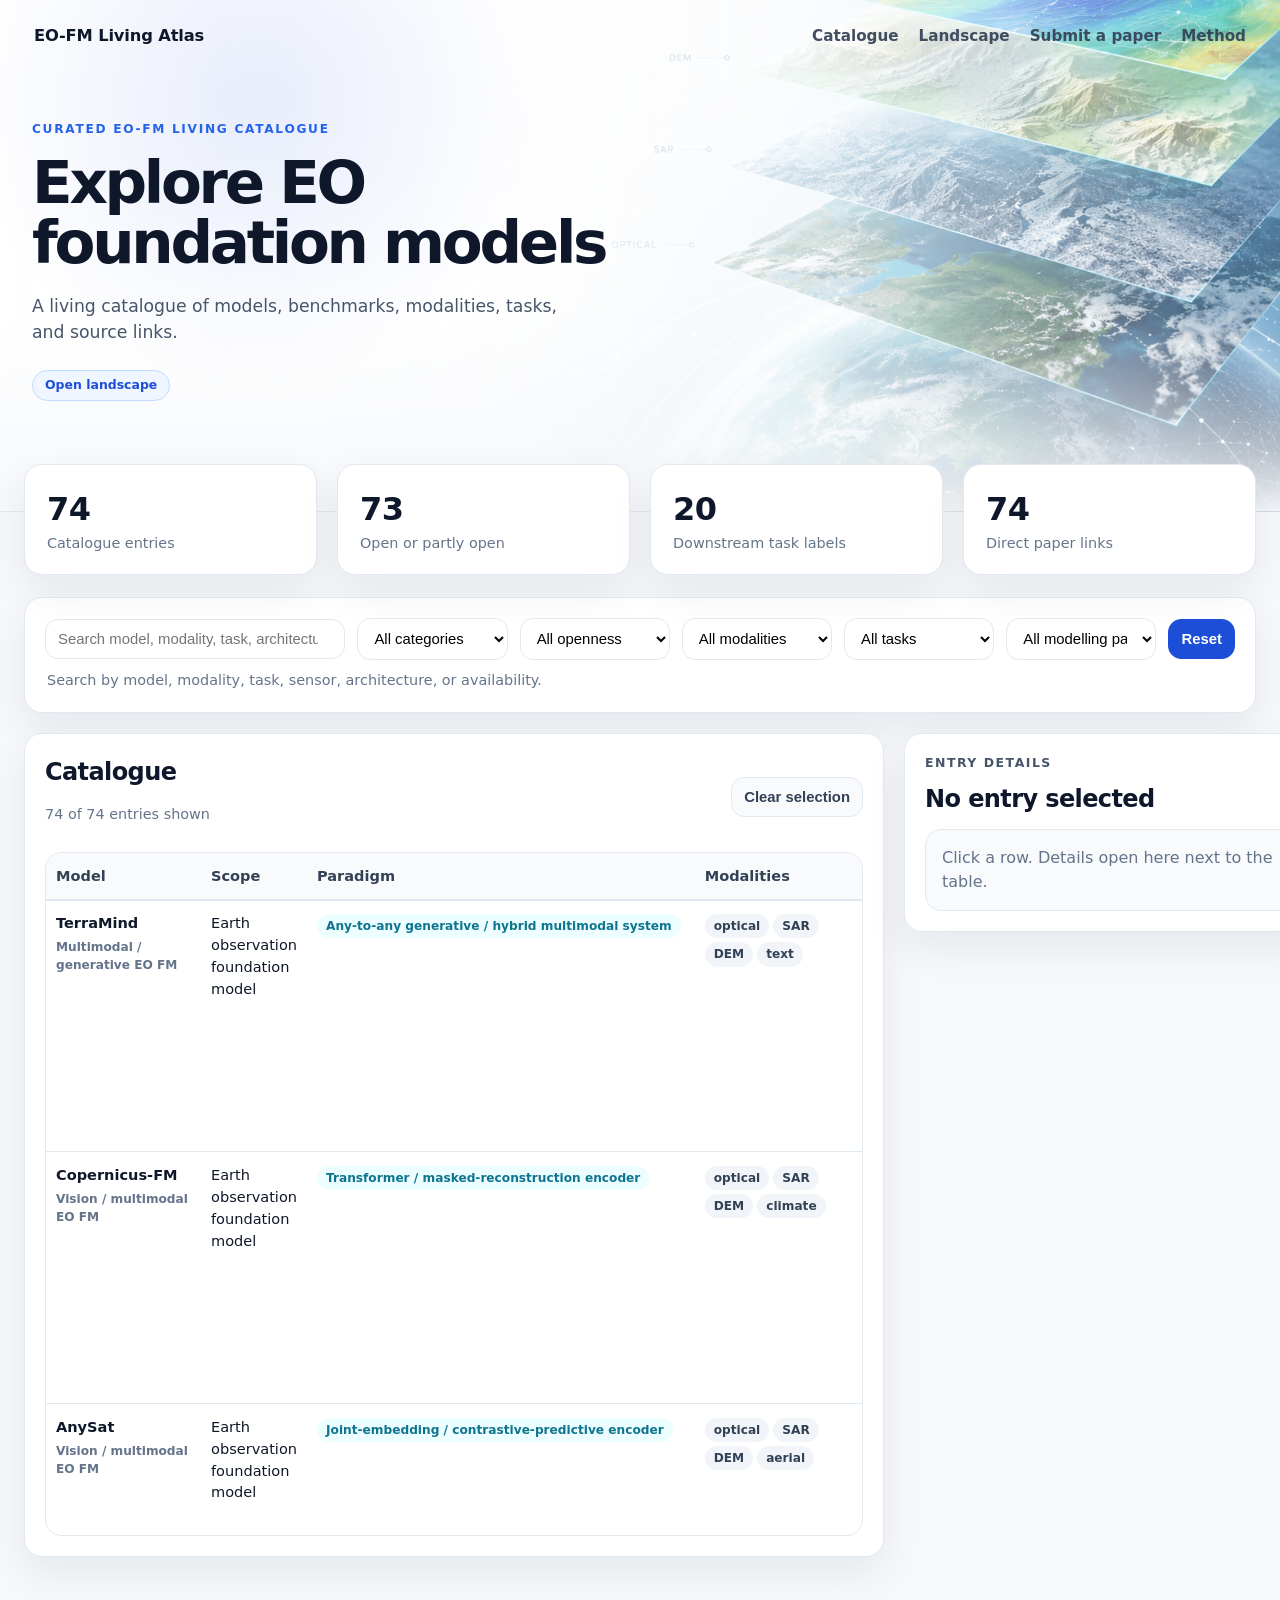
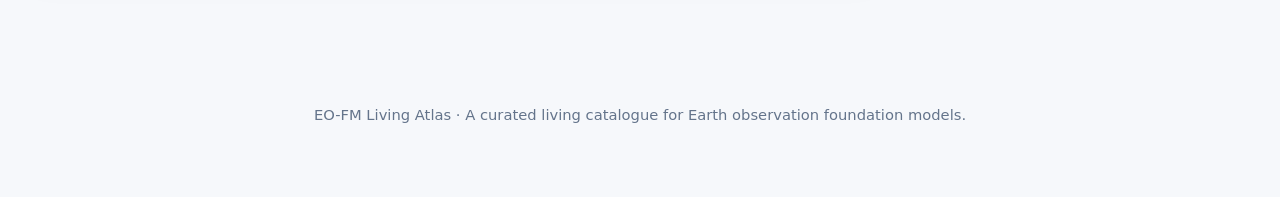
==== commit 0d8a2b60: "Add files via upload" ====
--- a/index.html
+++ b/index.html
@@ -18,7 +18,7 @@
       </div>
     </nav>
     <div class="hero-content">
-      <p class="eyebrow">Community-maintained EO-FM resource</p>
+      <p class="eyebrow">Curated EO-FM living catalogue</p>
       <h1>Explore EO foundation models</h1>
       <p class="subtitle">A living catalogue of models, benchmarks, modalities, tasks, and source links.</p>
       <p class="hero-actions"><a class="link-pill" href="landscape.html">Open landscape</a></p>
@@ -85,7 +85,7 @@
   </main>
 
   <footer>
-    <p>EO-FM Living Atlas · A community-maintained resource for Earth observation foundation models.</p>
+    <p>EO-FM Living Atlas · A curated living catalogue for Earth observation foundation models.</p>
   </footer>
 
   <script src="app.js"></script>
--- a/style.css
+++ b/style.css
@@ -601,3 +601,153 @@
   .hero, .hero.small { padding-left: 18px; padding-right: 18px; }
   .container { padding: 0 14px; }
 }
+
+
+/* v13: curated landscape fields and cleaner method page */
+.method-hero {
+  min-height: 275px;
+  padding-bottom: 64px;
+}
+.method-hero .hero-content {
+  margin-top: 46px;
+  padding-right: min(42vw, 520px);
+}
+.method-hero h1 {
+  max-width: 540px;
+  font-size: clamp(2.25rem, 3.2vw, 3.4rem) !important;
+  line-height: 1.05;
+}
+.method-container {
+  margin-top: -36px;
+}
+.refined-method-grid {
+  grid-template-columns: repeat(3, minmax(0, 1fr));
+  gap: 16px;
+}
+.refined-method-grid .method-card {
+  min-height: 132px;
+  padding: 22px;
+}
+.refined-method-grid .method-card h2 {
+  font-size: 1.12rem;
+  margin-bottom: 8px;
+}
+.refined-method-grid .method-card p {
+  font-size: .96rem;
+  line-height: 1.48;
+}
+.method-note {
+  max-width: 100%;
+}
+@media (max-width: 1100px) {
+  .refined-method-grid { grid-template-columns: repeat(2, minmax(0, 1fr)); }
+}
+@media (max-width: 720px) {
+  .refined-method-grid { grid-template-columns: 1fr; }
+  .method-hero .hero-content { padding-right: 0; }
+}
+
+/* v14: method page as curation workflow */
+.method-hero-workflow h1 {
+  max-width: 660px;
+}
+.method-workflow-container {
+  margin-top: -42px;
+}
+.method-workflow-card {
+  padding: 26px;
+  margin-bottom: 22px;
+}
+.method-section-head {
+  max-width: 720px;
+  margin-bottom: 22px;
+}
+.method-section-head h2 {
+  font-size: clamp(1.45rem, 2vw, 2rem);
+  margin: 6px 0 0;
+  letter-spacing: -0.035em;
+}
+.workflow-steps {
+  display: grid;
+  grid-template-columns: repeat(4, minmax(0, 1fr));
+  gap: 14px;
+}
+.workflow-steps article {
+  border: 1px solid var(--line);
+  border-radius: 16px;
+  padding: 18px;
+  background: linear-gradient(180deg, rgba(248,250,252,.9), rgba(255,255,255,.95));
+}
+.workflow-steps span {
+  display: inline-flex;
+  width: 28px;
+  height: 28px;
+  align-items: center;
+  justify-content: center;
+  border-radius: 999px;
+  background: #eaf2ff;
+  color: #1d4ed8;
+  font-weight: 900;
+  font-size: .82rem;
+  margin-bottom: 14px;
+}
+.workflow-steps h3 {
+  margin: 0 0 8px;
+  font-size: 1.04rem;
+  letter-spacing: -0.02em;
+}
+.workflow-steps p {
+  margin: 0;
+  color: #475569;
+  line-height: 1.5;
+  font-size: .95rem;
+}
+.method-info-grid {
+  display: grid;
+  grid-template-columns: repeat(2, minmax(0, 1fr));
+  gap: 18px;
+  margin-bottom: 22px;
+}
+.method-card-rich {
+  min-height: 150px;
+  padding: 24px;
+}
+.method-card-rich h2 {
+  font-size: 1.22rem;
+  margin-bottom: 10px;
+}
+.method-card-rich p {
+  color: #475569;
+  line-height: 1.55;
+}
+.method-complete-row {
+  display: grid;
+  grid-template-columns: minmax(220px, 0.7fr) minmax(0, 1.3fr);
+  gap: 22px;
+  align-items: start;
+  padding: 24px 26px;
+}
+.method-complete-row h2 {
+  font-size: clamp(1.25rem, 1.8vw, 1.7rem);
+  margin: 6px 0 0;
+}
+.method-complete-row ul {
+  margin: 0;
+  padding-left: 20px;
+  color: #475569;
+  columns: 2;
+  column-gap: 36px;
+}
+.method-complete-row li {
+  margin: 0 0 9px;
+  break-inside: avoid;
+}
+@media (max-width: 1100px) {
+  .workflow-steps { grid-template-columns: repeat(2, minmax(0, 1fr)); }
+}
+@media (max-width: 780px) {
+  .workflow-steps,
+  .method-info-grid,
+  .method-complete-row { grid-template-columns: 1fr; }
+  .method-complete-row ul { columns: 1; }
+}
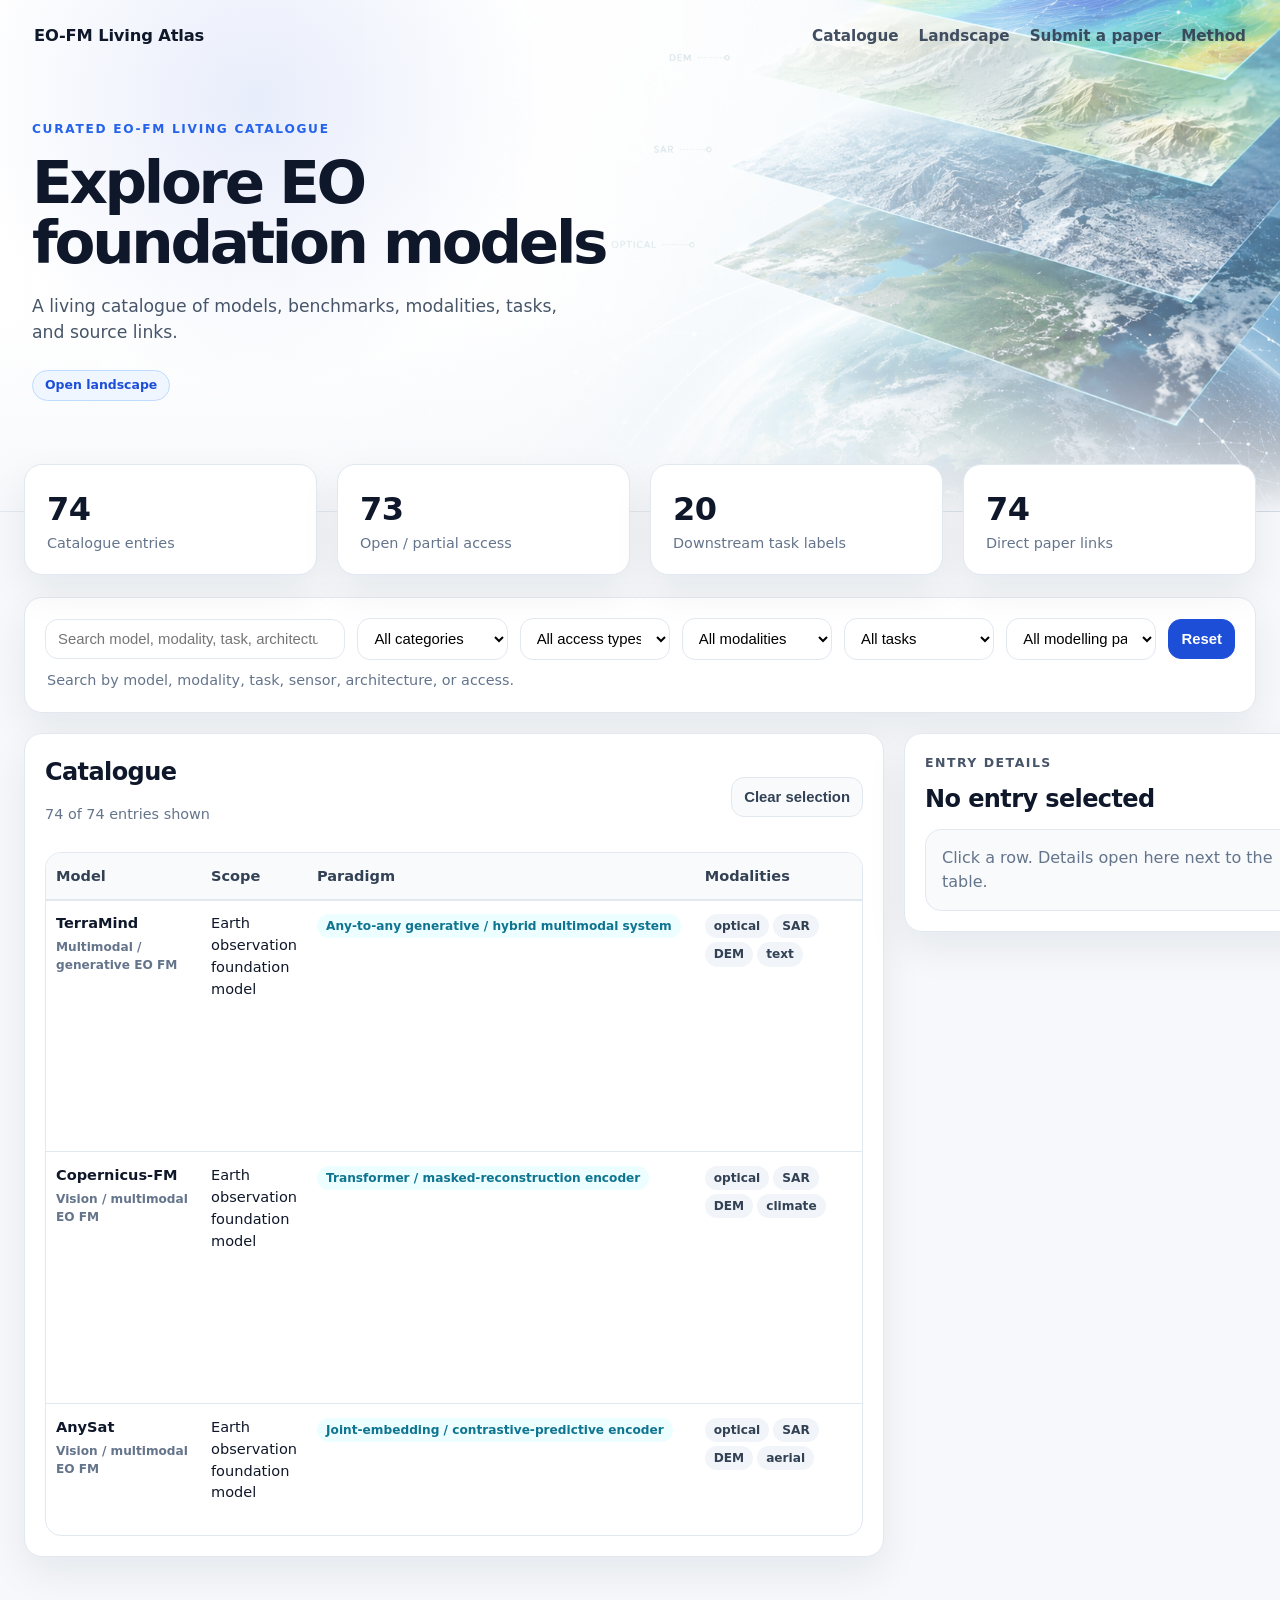
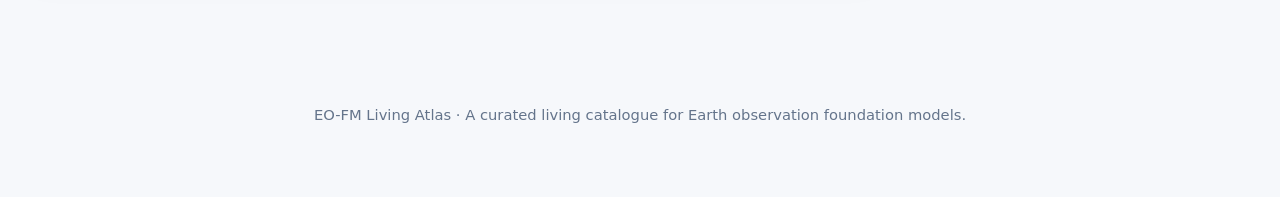
==== commit 05edc5ec: "Add files via upload" ====
--- a/index.html
+++ b/index.html
@@ -32,13 +32,13 @@
       <div class="toolbar">
         <input id="search" type="search" placeholder="Search model, modality, task, architecture, sensor, dataset, paper...">
         <select id="categoryFilter"><option value="">All categories</option></select>
-        <select id="opennessFilter"><option value="">All openness</option></select>
+        <select id="opennessFilter"><option value="">All access types</option></select>
         <select id="modalityFilter"><option value="">All modalities</option></select>
         <select id="taskFilter"><option value="">All tasks</option></select>
         <select id="paradigmFilter"><option value="">All modelling paradigms</option></select>
         <button id="resetBtn">Reset</button>
       </div>
-      <div class="hint">Search by model, modality, task, sensor, architecture, or availability.</div>
+      <div class="hint">Search by model, modality, task, sensor, architecture, or access.</div>
     </section>
 
     <section class="catalogue-layout">
@@ -60,7 +60,7 @@
                 <th>Modalities</th>
                 <th>Architecture</th>
                 <th>Downstream tasks</th>
-                <th>Open</th>
+                <th>Access</th>
                 <th>Paper</th>
                 <th>Code</th>
                 <th>Weights</th>
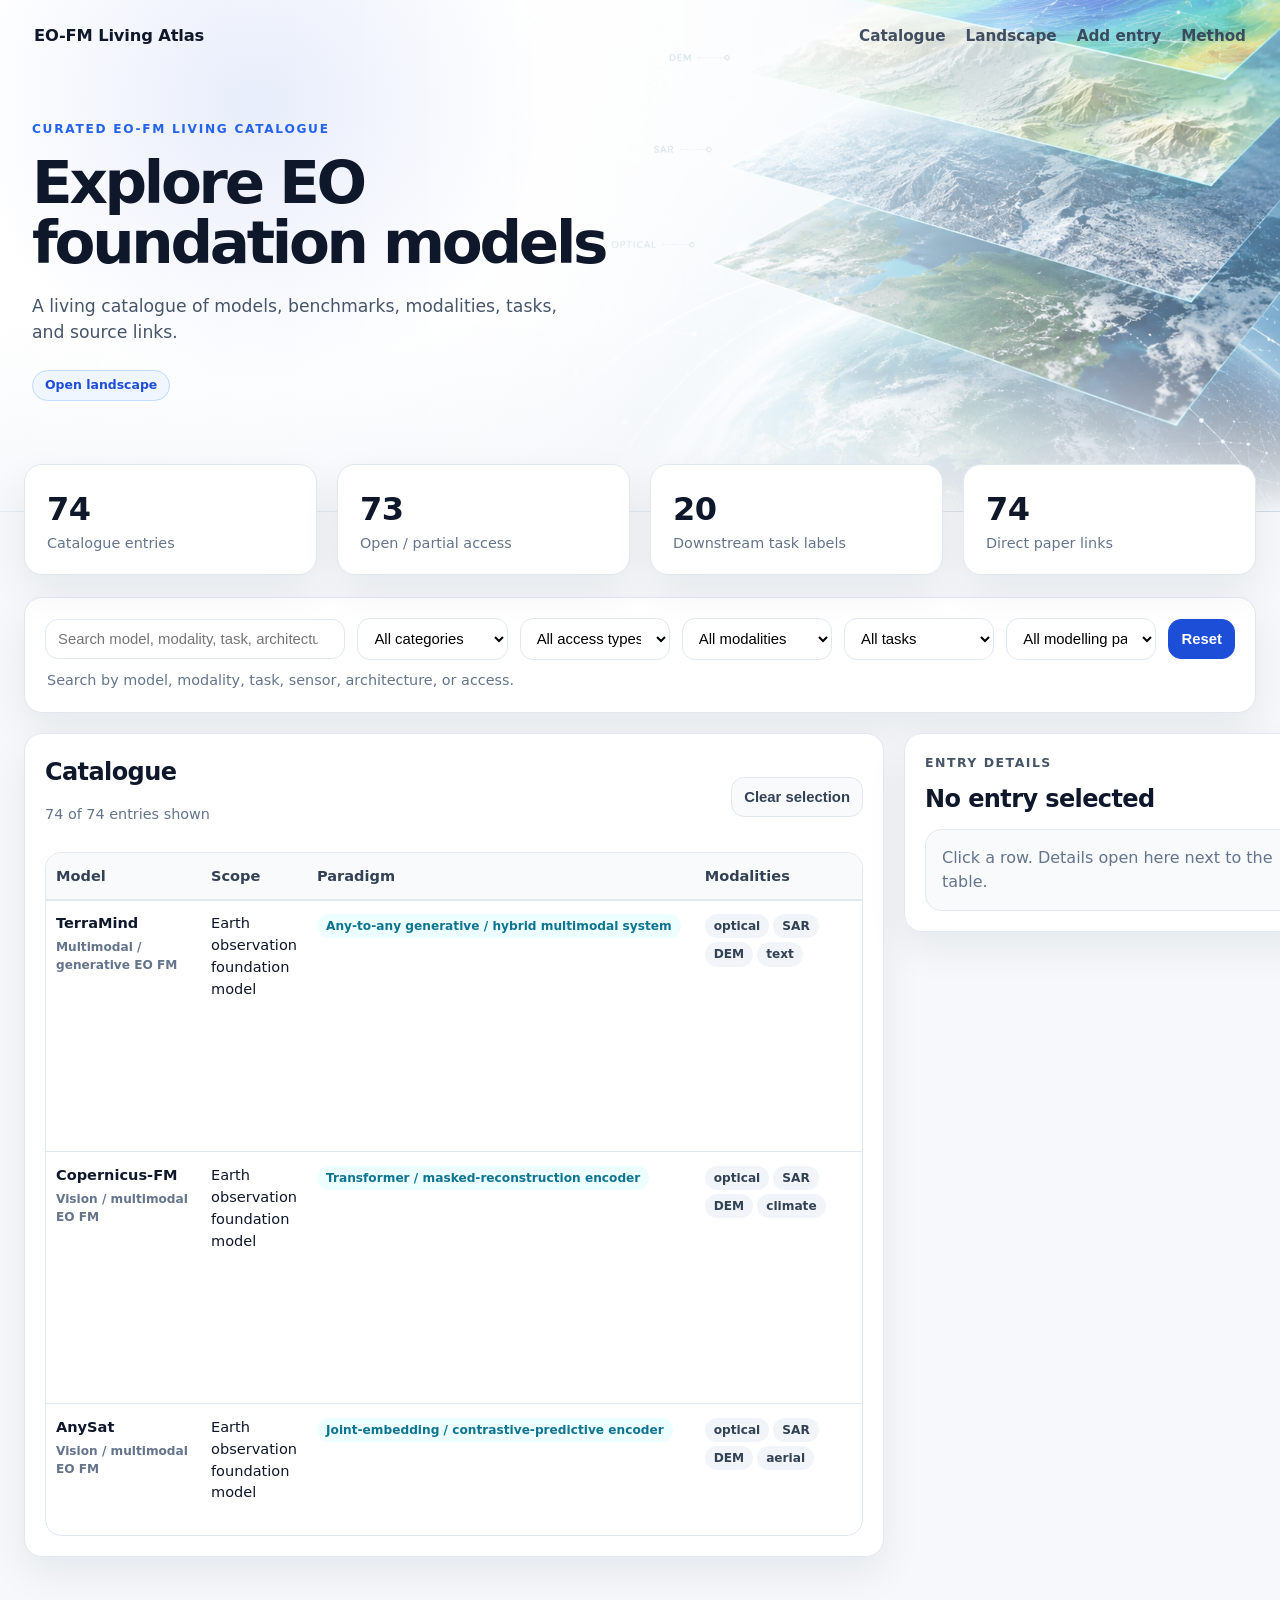
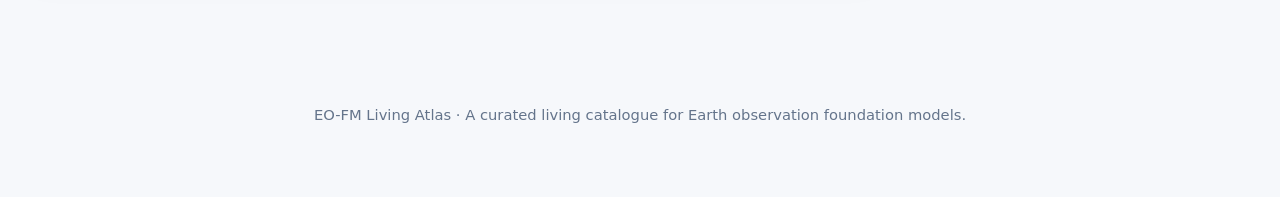
==== commit ab6a3d8b: "Add files via upload" ====
--- a/index.html
+++ b/index.html
@@ -13,7 +13,7 @@
       <div class="links">
         <a href="index.html">Catalogue</a>
         <a href="landscape.html">Landscape</a>
-        <a href="submit.html">Submit a paper</a>
+        <a href="submit.html">Add entry</a>
         <a href="method.html">Method</a>
       </div>
     </nav>
